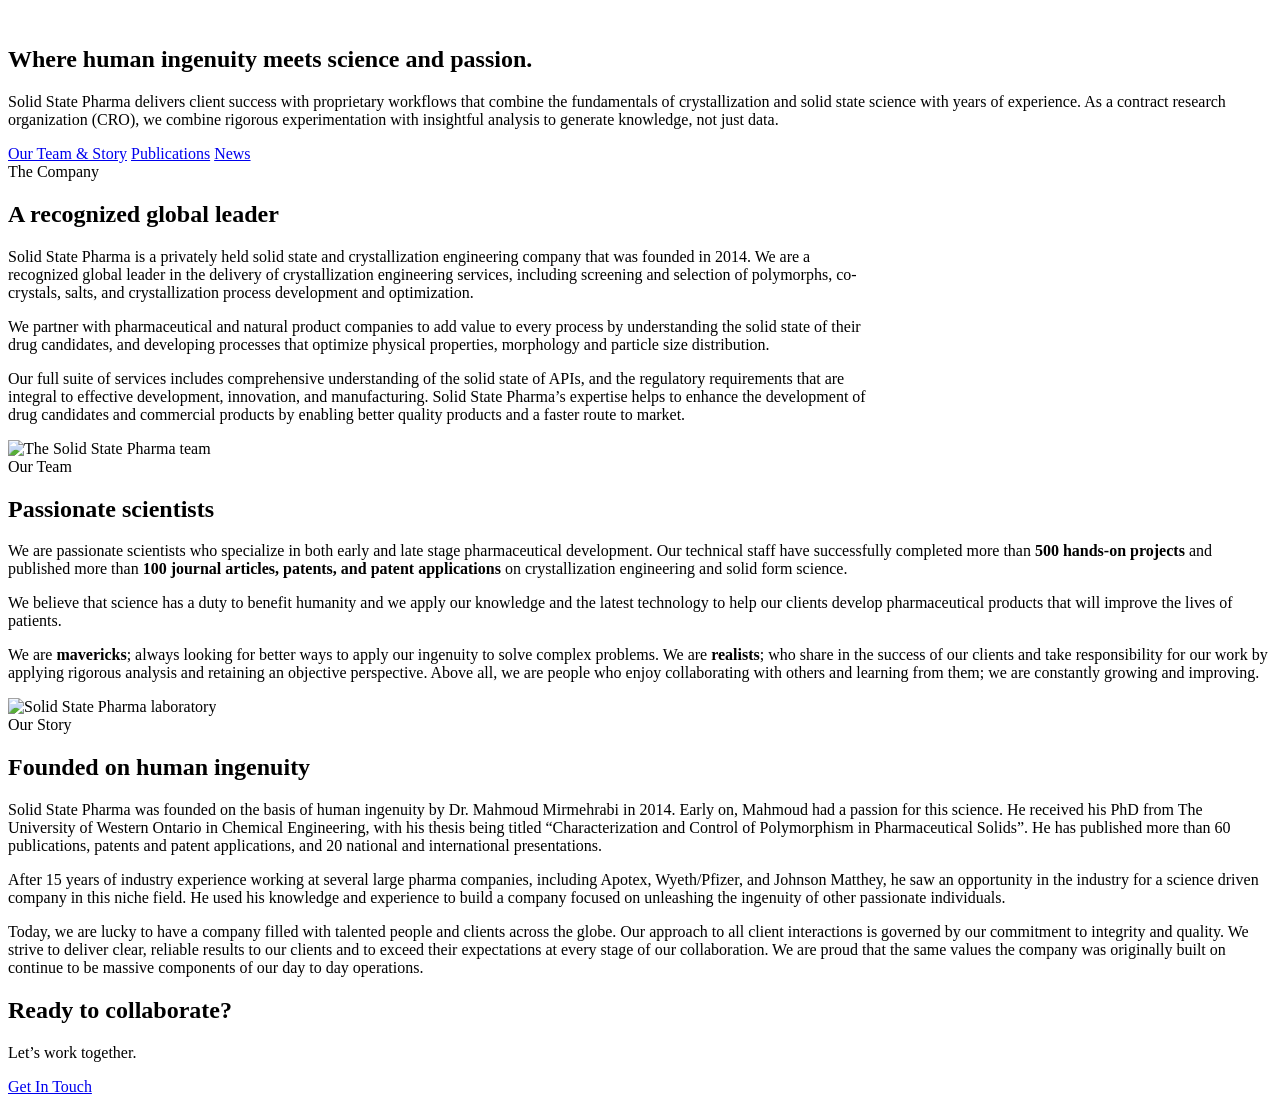
==== about.html @ 81e6d274 "Add files via upload" ====
<!DOCTYPE html>
<html lang="en">
<head>
  <meta charset="UTF-8">
  <meta name="viewport" content="width=device-width, initial-scale=1.0">
  <title>About Us | Solid State Pharma</title>
  <meta name="description" content="Solid State Pharma is a privately held solid state and crystallization engineering CRO founded in 2014 — a recognized global leader in crystallization engineering services.">
  <link rel="preconnect" href="https://fonts.googleapis.com">
  <link rel="preconnect" href="https://fonts.gstatic.com" crossorigin>
  <link href="https://fonts.googleapis.com/css2?family=Inter:wght@400;500;600;700;800&display=swap" rel="stylesheet">
  <link rel="stylesheet" href="css/style.css">
</head>
<body data-page="about">

  <section class="page-hero">
    <div class="container">
      <span class="eyebrow" style="color:rgba(255,255,255,0.85);">About Us</span>
      <h1>Where human ingenuity meets science and passion.</h1>
      <p>Solid State Pharma delivers client success with proprietary workflows that combine the fundamentals of crystallization and solid state science with years of experience. As a contract research organization (CRO), we combine rigorous experimentation with insightful analysis to generate knowledge, not just data.</p>
    </div>
  </section>

  <nav class="subnav">
    <div class="container subnav-inner">
      <a href="about.html" class="active">Our Team &amp; Story</a>
      <a href="publications.html">Publications</a>
      <a href="news.html">News</a>
    </div>
  </nav>

  <!-- Company overview -->
  <section class="section">
    <div class="container">
      <span class="eyebrow">The Company</span>
      <h2 class="section-title">A recognized <span class="accent">global leader</span></h2>
      <div style="max-width: 860px;">
        <p class="lead" style="margin-bottom:16px;">Solid State Pharma is a privately held solid state and crystallization engineering company that was founded in 2014. We are a recognized global leader in the delivery of crystallization engineering services, including screening and selection of polymorphs, co-crystals, salts, and crystallization process development and optimization.</p>
        <p style="color:var(--ink-soft); margin-bottom:16px;">We partner with pharmaceutical and natural product companies to add value to every process by understanding the solid state of their drug candidates, and developing processes that optimize physical properties, morphology and particle size distribution.</p>
        <p style="color:var(--ink-soft);">Our full suite of services includes comprehensive understanding of the solid state of APIs, and the regulatory requirements that are integral to effective development, innovation, and manufacturing. Solid State Pharma&rsquo;s expertise helps to enhance the development of drug candidates and commercial products by enabling better quality products and a faster route to market.</p>
      </div>
    </div>
  </section>

  <!-- Our Team -->
  <section class="section tinted" id="our-team" style="scroll-margin-top: 90px;">
    <div class="container split">
      <div class="split-media">
        <img src="images/team.JPG" alt="The Solid State Pharma team">
      </div>
      <div class="split-body">
        <span class="eyebrow">Our Team</span>
        <h2 class="section-title">Passionate <span class="accent">scientists</span></h2>
        <p>We are passionate scientists who specialize in both early and late stage pharmaceutical development. Our technical staff have successfully completed more than <strong>500 hands-on projects</strong> and published more than <strong>100 journal articles, patents, and patent applications</strong> on crystallization engineering and solid form science.</p>
        <p>We believe that science has a duty to benefit humanity and we apply our knowledge and the latest technology to help our clients develop pharmaceutical products that will improve the lives of patients.</p>
        <p>We are <strong>mavericks</strong>; always looking for better ways to apply our ingenuity to solve complex problems. We are <strong>realists</strong>; who share in the success of our clients and take responsibility for our work by applying rigorous analysis and retaining an objective perspective. Above all, we are people who enjoy collaborating with others and learning from them; we are constantly growing and improving.</p>
      </div>
    </div>
  </section>

  <!-- Our Story -->
  <section class="section" id="our-story" style="scroll-margin-top: 90px;">
    <div class="container split reverse">
      <div class="split-media">
        <img src="images/welcome-to-solid-state-pharma.JPG" alt="Solid State Pharma laboratory">
      </div>
      <div class="split-body">
        <span class="eyebrow">Our Story</span>
        <h2 class="section-title">Founded on <span class="accent">human ingenuity</span></h2>
        <p>Solid State Pharma was founded on the basis of human ingenuity by Dr. Mahmoud Mirmehrabi in 2014. Early on, Mahmoud had a passion for this science. He received his PhD from The University of Western Ontario in Chemical Engineering, with his thesis being titled &ldquo;Characterization and Control of Polymorphism in Pharmaceutical Solids&rdquo;. He has published more than 60 publications, patents and patent applications, and 20 national and international presentations.</p>
        <p>After 15 years of industry experience working at several large pharma companies, including Apotex, Wyeth/Pfizer, and Johnson Matthey, he saw an opportunity in the industry for a science driven company in this niche field. He used his knowledge and experience to build a company focused on unleashing the ingenuity of other passionate individuals.</p>
        <p>Today, we are lucky to have a company filled with talented people and clients across the globe. Our approach to all client interactions is governed by our commitment to integrity and quality. We strive to deliver clear, reliable results to our clients and to exceed their expectations at every stage of our collaboration. We are proud that the same values the company was originally built on continue to be massive components of our day to day operations.</p>
      </div>
    </div>
  </section>

  <!-- CTA -->
  <section class="cta-band">
    <div class="container">
      <h2>Ready to collaborate?</h2>
      <p>Let&rsquo;s work together.</p>
      <a href="mailto:info@solidstatepharma.com" class="btn btn-white">Get In Touch</a>
    </div>
  </section>

  <script src="js/main.js"></script>
</body>
</html>
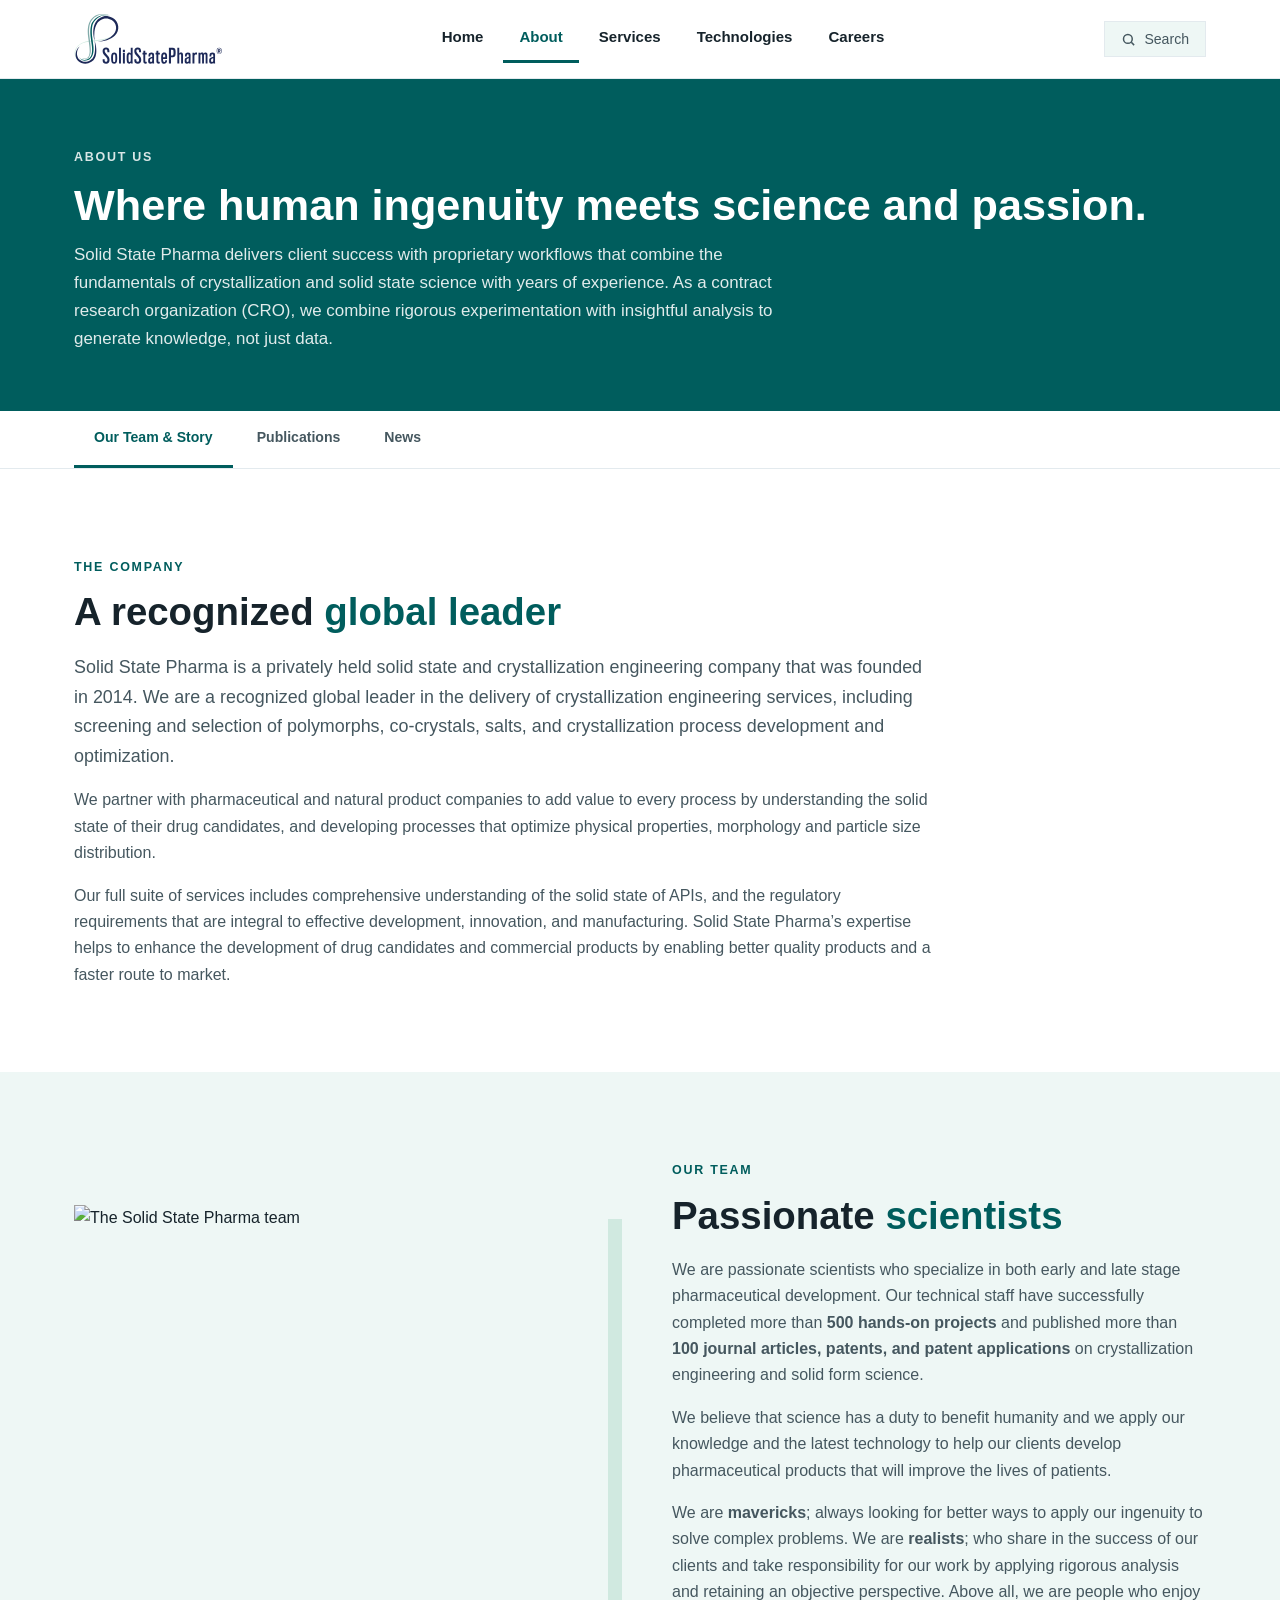
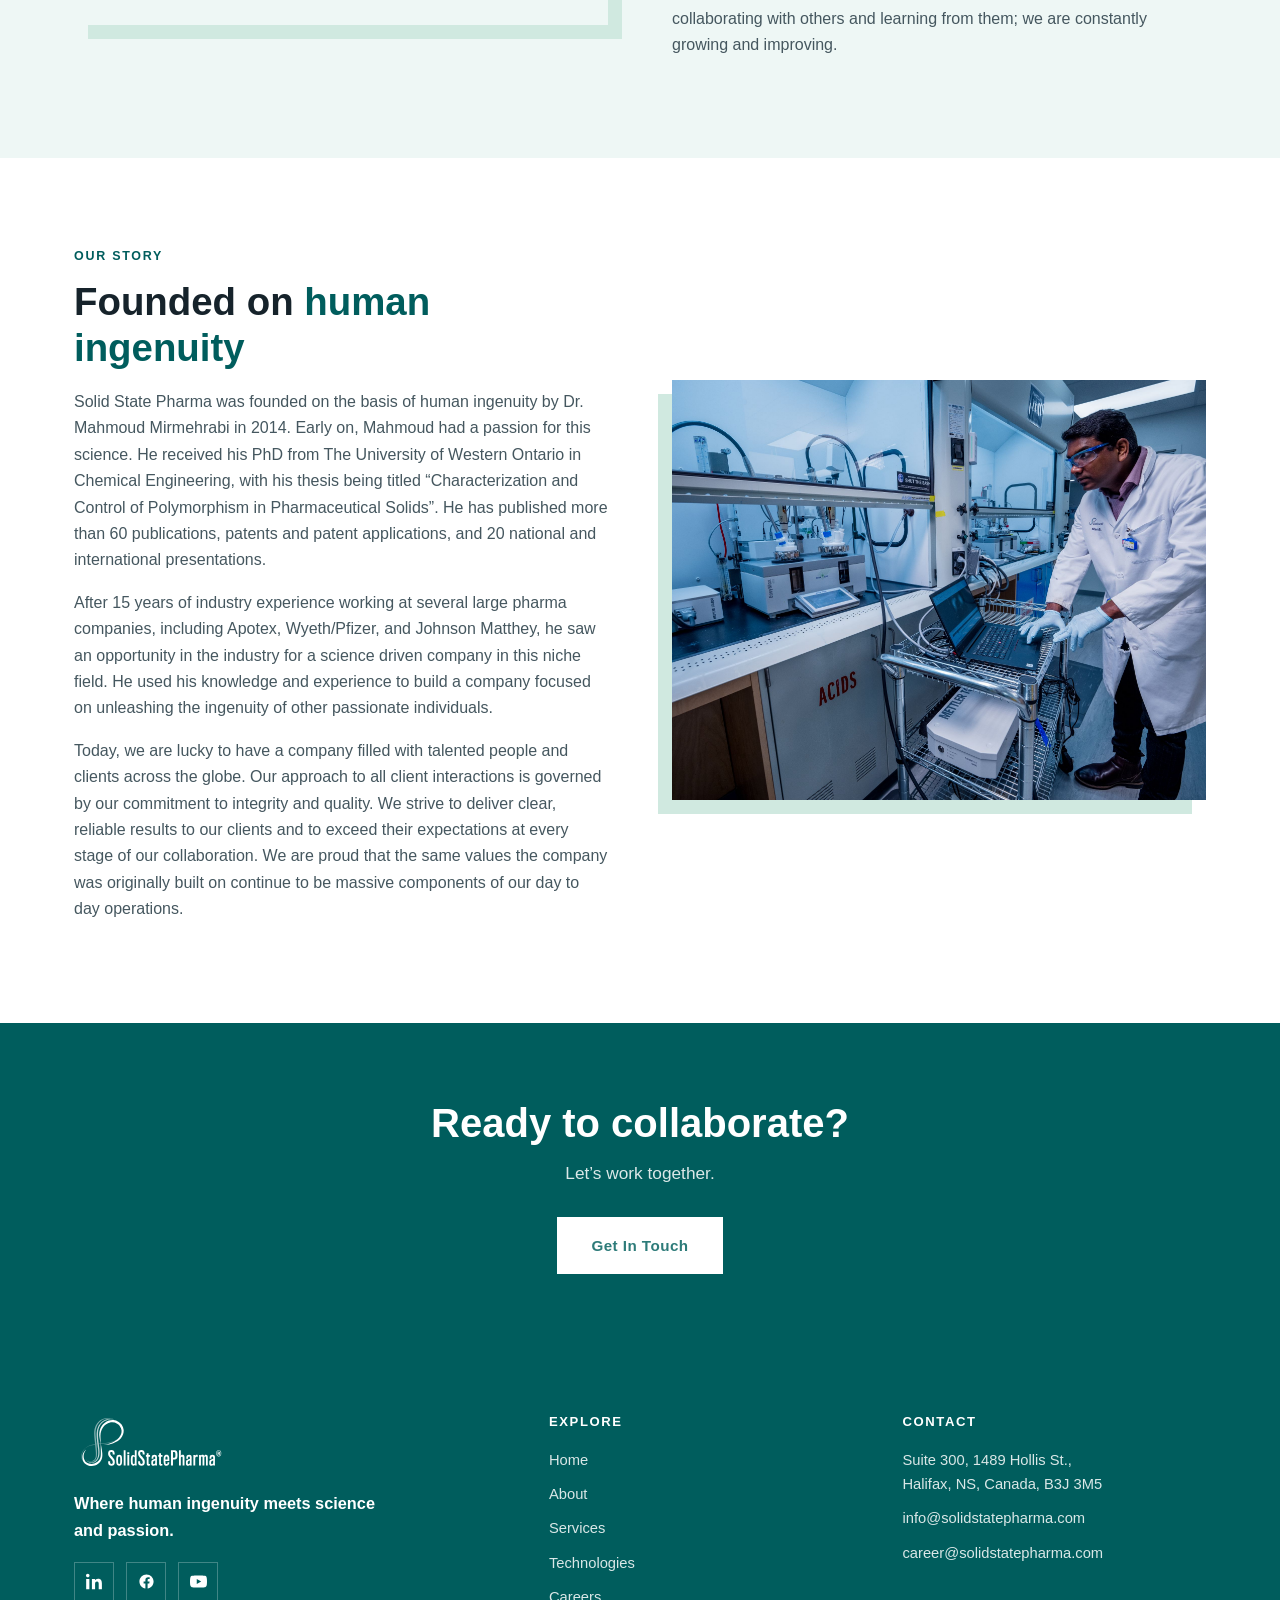
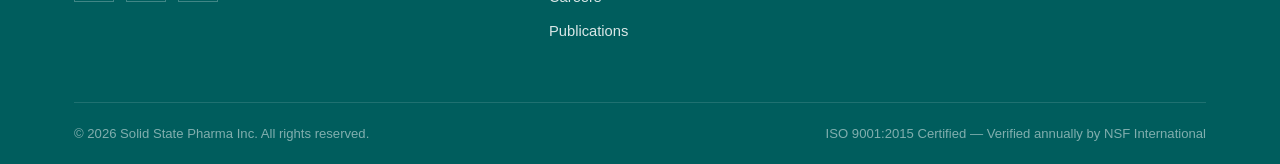
==== commit 9b6507cc: "Update image source for Crystallization Development" ====
--- a/about.html
+++ b/about.html
@@ -61,7 +61,7 @@
   <section class="section" id="our-story" style="scroll-margin-top: 90px;">
     <div class="container split reverse">
       <div class="split-media">
-        <img src="images/welcome-to-solid-state-pharma.JPG" alt="Solid State Pharma laboratory">
+        <img src="images/Crystallization Development.jpg" alt="Crystallization development at Solid State Pharma">
       </div>
       <div class="split-body">
         <span class="eyebrow">Our Story</span>
--- a/css/style.css
+++ b/css/style.css
@@ -0,0 +1,861 @@
+/* ============================================
+   Solid State Pharma — Brochure Site Styles
+   Primary: #005d5d | Background: white | Sharp edges
+   ============================================ */
+
+:root {
+  --primary: #005d5d;
+  --primary-dark: #2d7b79;
+  --primary-darker: #2d7b79;
+  --ink: #16232b;
+  --ink-soft: #45575f;
+  --line: #e3eaee;
+  --tint: #eef7f5;
+  --tint-strong: #d0e9e0;
+  --white: #ffffff;
+  --max-w: 1180px;
+}
+
+* { margin: 0; padding: 0; box-sizing: border-box; }
+
+html { scroll-behavior: smooth; }
+
+body {
+  font-family: "Inter", -apple-system, BlinkMacSystemFont, "Segoe UI", Helvetica, Arial, sans-serif;
+  color: var(--ink);
+  background: var(--white);
+  line-height: 1.65;
+  -webkit-font-smoothing: antialiased;
+}
+
+img { max-width: 100%; display: block; }
+
+a { color: var(--primary); text-decoration: none; }
+a:hover { filter: brightness(0.85); }
+
+.container {
+  max-width: var(--max-w);
+  margin: 0 auto;
+  padding: 0 24px;
+}
+
+/* ------------ Typography ------------ */
+h1, h2, h3, h4 { line-height: 1.2; font-weight: 700; }
+
+.eyebrow {
+  display: inline-block;
+  font-size: 0.78rem;
+  font-weight: 700;
+  letter-spacing: 0.14em;
+  text-transform: uppercase;
+  color: var(--primary);
+  margin-bottom: 12px;
+}
+
+.section-title {
+  font-size: clamp(1.7rem, 3.2vw, 2.4rem);
+  margin-bottom: 18px;
+  color: var(--ink);
+}
+
+.section-title .accent { color: var(--primary); }
+
+.lead { font-size: 1.12rem; color: var(--ink-soft); }
+
+/* ------------ Buttons ------------ */
+.btn {
+  display: inline-block;
+  padding: 14px 32px;
+  font-size: 0.95rem;
+  font-weight: 600;
+  letter-spacing: 0.03em;
+  cursor: pointer;
+  border: 2px solid transparent;
+  transition: background 0.2s, color 0.2s, border-color 0.2s;
+  text-align: center;
+}
+
+.btn-primary { background: var(--primary); color: var(--white); }
+.btn-primary:hover { filter: brightness(0.88); color: var(--white); }
+
+.btn-outline { background: transparent; color: var(--primary); border-color: var(--primary); }
+.btn-outline:hover { background: var(--primary); color: var(--white); }
+
+.btn-white { background: var(--white); color: var(--primary-darker); }
+.btn-white:hover { background: var(--tint-strong); color: var(--primary-darker); }
+
+.btn-ghost-white { background: transparent; color: var(--white); border-color: var(--white); }
+.btn-ghost-white:hover { background: var(--white); color: var(--primary-darker); }
+
+.btn-sm { padding: 9px 20px; font-size: 0.85rem; }
+
+/* ------------ Header / Nav ------------ */
+.site-header {
+  position: sticky;
+  top: 0;
+  z-index: 900;
+  background: var(--white);
+  border-bottom: 1px solid var(--line);
+}
+
+.header-inner {
+  display: flex;
+  align-items: center;
+  justify-content: space-between;
+  height: 78px;
+  gap: 24px;
+}
+
+.brand img { height: 52px; width: auto; }
+
+.main-nav { display: flex; align-items: center; gap: 4px; }
+
+.main-nav > .nav-item { position: relative; }
+
+.main-nav a.nav-link {
+  display: block;
+  padding: 10px 16px;
+  font-size: 0.94rem;
+  font-weight: 600;
+  color: var(--ink);
+  border-bottom: 3px solid transparent;
+}
+
+.main-nav a.nav-link:hover { color: var(--primary); }
+.main-nav a.nav-link.active { color: var(--primary); border-bottom-color: var(--primary); }
+
+/* Dropdown */
+.dropdown-menu {
+  position: absolute;
+  top: 100%;
+  left: 0;
+  min-width: 230px;
+  background: var(--white);
+  border: 1px solid var(--line);
+  border-top: 3px solid var(--primary);
+  box-shadow: 0 14px 30px rgba(22, 35, 43, 0.12);
+  opacity: 0;
+  visibility: hidden;
+  transform: translateY(8px);
+  transition: opacity 0.18s, transform 0.18s, visibility 0.18s;
+}
+
+.nav-item:hover .dropdown-menu,
+.nav-item:focus-within .dropdown-menu {
+  opacity: 1;
+  visibility: visible;
+  transform: translateY(0);
+}
+
+.dropdown-menu a {
+  display: block;
+  padding: 12px 18px;
+  font-size: 0.9rem;
+  font-weight: 500;
+  color: var(--ink);
+  border-bottom: 1px solid var(--line);
+}
+.dropdown-menu a:last-child { border-bottom: none; }
+.dropdown-menu a:hover { background: var(--tint); color: var(--primary); }
+
+/* Search button */
+.search-btn {
+  display: flex;
+  align-items: center;
+  gap: 8px;
+  background: var(--tint);
+  border: 1px solid var(--line);
+  color: var(--ink-soft);
+  font-size: 0.88rem;
+  padding: 9px 16px;
+  cursor: pointer;
+  transition: border-color 0.2s, color 0.2s;
+  font-family: inherit;
+}
+.search-btn:hover { border-color: var(--primary); color: var(--primary); }
+.search-btn svg { width: 15px; height: 15px; }
+
+/* Mobile nav toggle */
+.nav-toggle {
+  display: none;
+  background: none;
+  border: none;
+  cursor: pointer;
+  padding: 8px;
+}
+.nav-toggle span {
+  display: block;
+  width: 24px;
+  height: 2px;
+  background: var(--ink);
+  margin: 5px 0;
+  transition: transform 0.2s, opacity 0.2s;
+}
+
+/* ------------ Search Overlay ------------ */
+.search-overlay {
+  position: fixed;
+  inset: 0;
+  z-index: 1000;
+  background: rgba(15, 28, 36, 0.72);
+  backdrop-filter: blur(3px);
+  display: none;
+  padding: 10vh 24px 40px;
+}
+.search-overlay.open { display: block; }
+
+.search-panel {
+  max-width: 640px;
+  margin: 0 auto;
+  background: var(--white);
+  border-top: 4px solid var(--primary);
+  box-shadow: 0 30px 60px rgba(0, 0, 0, 0.3);
+}
+
+.search-input-wrap {
+  display: flex;
+  align-items: center;
+  gap: 12px;
+  padding: 20px 22px;
+  border-bottom: 1px solid var(--line);
+}
+.search-input-wrap svg { width: 20px; height: 20px; color: var(--primary); flex-shrink: 0; }
+
+#site-search-input {
+  flex: 1;
+  border: none;
+  outline: none;
+  font-size: 1.1rem;
+  font-family: inherit;
+  color: var(--ink);
+}
+
+.search-close {
+  background: none;
+  border: 1px solid var(--line);
+  color: var(--ink-soft);
+  font-size: 0.75rem;
+  padding: 4px 10px;
+  cursor: pointer;
+  font-family: inherit;
+}
+.search-close:hover { border-color: var(--primary); color: var(--primary); }
+
+.search-results { max-height: 55vh; overflow-y: auto; }
+
+.search-results .result {
+  display: block;
+  padding: 14px 22px;
+  border-bottom: 1px solid var(--line);
+}
+.search-results .result:hover { background: var(--tint); }
+.search-results .result .r-title { font-weight: 600; color: var(--ink); font-size: 0.97rem; }
+.search-results .result .r-page {
+  font-size: 0.72rem;
+  font-weight: 700;
+  text-transform: uppercase;
+  letter-spacing: 0.1em;
+  color: var(--primary);
+}
+.search-results .result .r-snippet { font-size: 0.85rem; color: var(--ink-soft); margin-top: 2px; }
+
+.search-empty { padding: 26px 22px; color: var(--ink-soft); font-size: 0.95rem; }
+
+/* ------------ Hero ------------ */
+.hero {
+  position: relative;
+  min-height: 560px;
+  display: flex;
+  align-items: center;
+  background-size: cover;
+  background-position: center;
+  color: var(--white);
+}
+
+.hero::before {
+  content: "";
+  position: absolute;
+  inset: 0;
+  z-index: 1;
+  background: linear-gradient(100deg, rgba(0, 93, 93, 0.88) 20%, rgba(0, 93, 93, 0.5) 100%);
+}
+
+.hero-video {
+  position: absolute;
+  inset: 0;
+  z-index: 0;
+  width: 100%;
+  height: 100%;
+  object-fit: cover;
+}
+
+.hero-content { position: relative; z-index: 2; max-width: 760px; padding: 90px 0; }
+
+.hero h1 {
+  font-size: clamp(2.1rem, 4.6vw, 3.4rem);
+  font-weight: 800;
+  margin-bottom: 22px;
+  letter-spacing: -0.01em;
+}
+
+.hero p { font-size: 1.15rem; margin-bottom: 34px; color: rgba(255, 255, 255, 0.88); max-width: 560px; }
+
+/* Light hero variant — for bright imagery with clear space on the left */
+.hero.hero-light { color: var(--ink); }
+.hero.hero-light::before {
+  background: linear-gradient(90deg, rgba(255, 255, 255, 0.55) 0%, rgba(255, 255, 255, 0.18) 45%, rgba(255, 255, 255, 0) 70%);
+}
+.hero.hero-light .hero-content { max-width: 620px; }
+.hero.hero-light h1 { color: var(--ink); }
+.hero.hero-light p { color: var(--ink-soft); }
+
+.hero-bar {
+  position: absolute;
+  bottom: 0;
+  left: 0;
+  z-index: 2;
+  width: 100%;
+  height: 6px;
+  background: var(--primary);
+}
+
+/* Page hero (interior pages) */
+.page-hero {
+  background: var(--primary);
+  color: var(--white);
+  padding: 64px 0 58px;
+}
+.page-hero h1 { font-size: clamp(1.9rem, 3.6vw, 2.7rem); margin-bottom: 10px; }
+.page-hero p { max-width: 720px; color: rgba(255, 255, 255, 0.88); font-size: 1.06rem; }
+
+/* Breadcrumb-ish sub nav for About section */
+.subnav {
+  background: var(--white);
+  border-bottom: 1px solid var(--line);
+}
+.subnav-inner { display: flex; gap: 4px; overflow-x: auto; }
+.subnav a {
+  padding: 15px 20px;
+  font-size: 0.88rem;
+  font-weight: 600;
+  color: var(--ink-soft);
+  border-bottom: 3px solid transparent;
+  white-space: nowrap;
+}
+.subnav a:hover { color: var(--primary); }
+.subnav a.active { color: var(--primary); border-bottom-color: var(--primary); }
+
+/* ------------ Sections ------------ */
+.section { padding: 84px 0; }
+.section.tinted { background: var(--tint); }
+.section.dark {
+  background: var(--primary);
+  color: var(--white);
+}
+.section.dark .section-title { color: var(--white); }
+.section.dark p { color: rgba(255, 255, 255, 0.88); }
+
+.split {
+  display: grid;
+  grid-template-columns: 1fr 1fr;
+  gap: 64px;
+  align-items: center;
+}
+.split.reverse .split-media { order: 2; }
+
+.split-media {
+  position: relative;
+}
+.split-media img {
+  width: 100%;
+  height: 420px;
+  object-fit: cover;
+  box-shadow: 14px 14px 0 var(--tint-strong);
+}
+.split.reverse .split-media img { box-shadow: -14px 14px 0 var(--tint-strong); }
+
+.split-body p { margin-bottom: 16px; color: var(--ink-soft); }
+
+/* Mission cards */
+.card-grid {
+  display: grid;
+  grid-template-columns: repeat(auto-fit, minmax(240px, 1fr));
+  gap: 22px;
+  margin-top: 40px;
+}
+
+.info-card {
+  background: var(--white);
+  border: 1px solid var(--line);
+  border-top: 4px solid var(--primary);
+  padding: 30px 26px;
+}
+.info-card .num {
+  font-size: 2rem;
+  font-weight: 800;
+  color: var(--tint-strong);
+  -webkit-text-stroke: 1.5px var(--primary);
+  line-height: 1;
+  margin-bottom: 14px;
+}
+.info-card h3 { font-size: 1.08rem; margin-bottom: 8px; }
+.info-card p { font-size: 0.93rem; color: var(--ink-soft); }
+
+/* Testimonials */
+.testimonial-grid {
+  display: grid;
+  grid-template-columns: repeat(auto-fit, minmax(300px, 1fr));
+  gap: 24px;
+  margin-top: 40px;
+}
+
+.testimonial {
+  background: var(--white);
+  border: 1px solid var(--line);
+  padding: 34px 30px;
+  position: relative;
+}
+.testimonial::before {
+  content: "\201C";
+  position: absolute;
+  top: 10px;
+  left: 22px;
+  font-size: 4.4rem;
+  font-family: Georgia, serif;
+  color: var(--tint-strong);
+  line-height: 1;
+}
+.testimonial p { position: relative; font-size: 0.96rem; color: var(--ink-soft); margin-bottom: 20px; }
+.testimonial .who { font-weight: 700; font-size: 0.9rem; color: var(--ink); }
+.testimonial .role { font-size: 0.82rem; color: var(--primary); font-weight: 600; }
+
+/* CTA band */
+.cta-band {
+  background: var(--primary);
+  color: var(--white);
+  padding: 76px 0;
+  text-align: center;
+}
+.cta-band h2 { font-size: clamp(1.7rem, 3.4vw, 2.5rem); margin-bottom: 12px; }
+.cta-band p { font-size: 1.08rem; margin-bottom: 30px; color: rgba(255, 255, 255, 0.86); }
+
+/* ------------ Services page ------------ */
+.services-layout {
+  display: grid;
+  grid-template-columns: 280px 1fr;
+  gap: 56px;
+  align-items: start;
+  padding: 70px 0;
+}
+
+.services-sidebar {
+  position: sticky;
+  top: 102px;
+  border: 1px solid var(--line);
+}
+.services-sidebar .side-title {
+  background: var(--primary);
+  color: var(--white);
+  font-size: 0.82rem;
+  font-weight: 700;
+  text-transform: uppercase;
+  letter-spacing: 0.12em;
+  padding: 14px 18px;
+}
+.services-sidebar a {
+  display: block;
+  padding: 11px 18px;
+  font-size: 0.88rem;
+  font-weight: 500;
+  color: var(--ink-soft);
+  border-bottom: 1px solid var(--line);
+  border-left: 3px solid transparent;
+}
+.services-sidebar a:last-child { border-bottom: none; }
+.services-sidebar a:hover { color: var(--primary); background: var(--tint); }
+.services-sidebar a.active {
+  color: var(--primary);
+  border-left-color: var(--primary);
+  background: var(--tint);
+  font-weight: 600;
+}
+
+.service-block { padding-bottom: 58px; margin-bottom: 58px; border-bottom: 1px solid var(--line); scroll-margin-top: 100px; }
+.service-block:last-child { border-bottom: none; margin-bottom: 0; padding-bottom: 0; }
+
+.service-block h2 { font-size: 1.65rem; margin-bottom: 18px; padding-left: 16px; border-left: 5px solid var(--primary); }
+.service-block h3 { font-size: 1.08rem; color: var(--primary-dark); margin: 22px 0 8px; }
+.service-block p { color: var(--ink-soft); margin-bottom: 14px; }
+.service-block img {
+  width: 100%;
+  height: 300px;
+  object-fit: cover;
+  margin-bottom: 24px;
+}
+.service-block .coming-soon {
+  background: var(--tint);
+  border: 1px dashed var(--line);
+  padding: 22px 24px;
+  font-size: 0.93rem;
+  color: var(--ink-soft);
+}
+
+/* ------------ Technologies ------------ */
+.tech-grid {
+  display: grid;
+  grid-template-columns: repeat(auto-fill, minmax(320px, 1fr));
+  gap: 28px;
+  margin-top: 44px;
+}
+
+.tech-card {
+  border: 1px solid var(--line);
+  background: var(--white);
+  display: flex;
+  flex-direction: column;
+  transition: box-shadow 0.2s, transform 0.2s;
+}
+.tech-card:hover { box-shadow: 0 18px 36px rgba(22, 35, 43, 0.12); transform: translateY(-3px); }
+.tech-card img { width: 100%; height: 230px; object-fit: cover; }
+.tech-card .tech-body { padding: 26px 24px 28px; display: flex; flex-direction: column; flex: 1; }
+.tech-card h3 { font-size: 1.15rem; margin-bottom: 10px; }
+.tech-card p { font-size: 0.92rem; color: var(--ink-soft); flex: 1; margin-bottom: 20px; }
+.tech-card .read-more {
+  font-size: 0.85rem;
+  font-weight: 700;
+  text-transform: uppercase;
+  letter-spacing: 0.08em;
+  color: var(--primary);
+}
+.tech-card .read-more::after { content: " \2192"; }
+
+/* Tech detail */
+.tech-detail-hero img {
+  width: 100%;
+  height: 440px;
+  object-fit: cover;
+}
+.tech-detail-body { max-width: 820px; }
+.tech-detail-body p { color: var(--ink-soft); margin-bottom: 16px; }
+.tech-detail-body ul { margin: 0 0 16px 22px; color: var(--ink-soft); }
+.tech-detail-body li { margin-bottom: 6px; }
+
+/* ------------ Publications ------------ */
+.toggle-group { margin-top: 36px; }
+
+.pub-toggle {
+  border: 1px solid var(--line);
+  margin-bottom: 14px;
+  background: var(--white);
+}
+
+.pub-toggle-header {
+  width: 100%;
+  display: flex;
+  justify-content: space-between;
+  align-items: center;
+  background: var(--white);
+  border: none;
+  padding: 20px 24px;
+  font-size: 1.08rem;
+  font-weight: 700;
+  color: var(--ink);
+  cursor: pointer;
+  font-family: inherit;
+  text-align: left;
+  border-left: 4px solid var(--primary);
+}
+.pub-toggle-header:hover { background: var(--tint); }
+.pub-toggle-header .chev {
+  font-size: 1.3rem;
+  color: var(--primary);
+  transition: transform 0.25s;
+  line-height: 1;
+}
+.pub-toggle.open .pub-toggle-header .chev { transform: rotate(180deg); }
+
+.pub-toggle-body { display: none; padding: 6px 28px 30px; border-top: 1px solid var(--line); }
+.pub-toggle.open .pub-toggle-body { display: block; }
+
+.pub-toggle-body h4 {
+  font-size: 0.85rem;
+  text-transform: uppercase;
+  letter-spacing: 0.1em;
+  color: var(--primary);
+  margin: 26px 0 12px;
+}
+.pub-toggle-body ol { margin-left: 22px; }
+.pub-toggle-body li { font-size: 0.92rem; color: var(--ink-soft); margin-bottom: 12px; }
+.pub-toggle-body li a { word-break: break-all; }
+
+/* Download form */
+.download-box {
+  background: var(--tint);
+  border: 1px solid var(--line);
+  border-top: 4px solid var(--primary);
+  padding: 40px 36px;
+  margin-top: 50px;
+}
+.download-box h2 { font-size: 1.4rem; margin-bottom: 10px; }
+.download-box p { color: var(--ink-soft); margin-bottom: 22px; }
+
+.download-list { list-style: none; margin-bottom: 26px; }
+.download-list li {
+  display: flex;
+  align-items: center;
+  gap: 10px;
+  padding: 10px 0;
+  border-bottom: 1px solid var(--line);
+  font-size: 0.95rem;
+  font-weight: 500;
+}
+.download-list li::before { content: "\2913"; color: var(--primary); font-weight: 700; }
+
+.email-form { display: flex; gap: 12px; flex-wrap: wrap; }
+.email-form input {
+  flex: 1;
+  min-width: 240px;
+  padding: 13px 16px;
+  border: 1px solid var(--line);
+  font-size: 0.95rem;
+  font-family: inherit;
+  outline: none;
+}
+.email-form input:focus { border-color: var(--primary); }
+.form-note { font-size: 0.85rem; color: var(--primary-dark); margin-top: 12px; font-weight: 600; display: none; }
+.form-note.show { display: block; }
+
+/* ------------ News ------------ */
+.news-list { margin-top: 40px; display: grid; gap: 20px; }
+.news-item {
+  border: 1px solid var(--line);
+  border-left: 4px solid var(--primary);
+  padding: 28px 30px;
+  background: var(--white);
+}
+.news-item .date {
+  font-size: 0.78rem;
+  font-weight: 700;
+  text-transform: uppercase;
+  letter-spacing: 0.1em;
+  color: var(--primary);
+}
+.news-item h3 { font-size: 1.15rem; margin: 8px 0 10px; }
+.news-item p { font-size: 0.94rem; color: var(--ink-soft); }
+
+/* ------------ Careers ------------ */
+.jobs-tabs { margin-top: 30px; }
+
+.tab-buttons { display: flex; border-bottom: 2px solid var(--line); }
+.tab-buttons button {
+  background: none;
+  border: none;
+  padding: 14px 30px;
+  font-size: 0.95rem;
+  font-weight: 700;
+  color: var(--ink-soft);
+  cursor: pointer;
+  font-family: inherit;
+  border-bottom: 3px solid transparent;
+  margin-bottom: -2px;
+}
+.tab-buttons button.active { color: var(--primary); border-bottom-color: var(--primary); }
+.tab-buttons button:hover { color: var(--primary); }
+
+.tab-panel { display: none; padding-top: 28px; }
+.tab-panel.active { display: block; }
+
+.jobs-table { width: 100%; border-collapse: collapse; }
+.jobs-table th {
+  text-align: left;
+  font-size: 0.78rem;
+  text-transform: uppercase;
+  letter-spacing: 0.1em;
+  color: var(--white);
+  background: var(--primary);
+  padding: 13px 18px;
+}
+.jobs-table td {
+  padding: 15px 18px;
+  border-bottom: 1px solid var(--line);
+  font-size: 0.93rem;
+  color: var(--ink-soft);
+}
+.jobs-table tr:nth-child(even) td { background: var(--tint); }
+.jobs-table td:first-child { font-weight: 600; color: var(--ink); }
+.jobs-table .apply-link {
+  font-weight: 700;
+  font-size: 0.82rem;
+  text-transform: uppercase;
+  letter-spacing: 0.06em;
+}
+
+.benefits-list {
+  list-style: none;
+  display: grid;
+  grid-template-columns: repeat(auto-fit, minmax(320px, 1fr));
+  gap: 10px 30px;
+  margin-top: 26px;
+}
+.benefits-list li {
+  padding-left: 28px;
+  position: relative;
+  font-size: 0.95rem;
+  color: var(--ink-soft);
+}
+.benefits-list li::before {
+  content: "\2713";
+  position: absolute;
+  left: 0;
+  color: var(--primary);
+  font-weight: 700;
+}
+
+.video-wrap {
+  position: relative;
+  padding-bottom: 56.25%;
+  height: 0;
+  margin-top: 44px;
+  box-shadow: 14px 14px 0 var(--tint-strong);
+}
+.video-wrap iframe {
+  position: absolute;
+  inset: 0;
+  width: 100%;
+  height: 100%;
+  border: none;
+}
+
+/* Job detail */
+.job-meta {
+  display: flex;
+  flex-wrap: wrap;
+  gap: 14px;
+  margin: 20px 0 34px;
+}
+.job-meta span {
+  background: var(--tint);
+  border: 1px solid var(--line);
+  padding: 7px 16px;
+  font-size: 0.85rem;
+  font-weight: 600;
+  color: var(--ink-soft);
+}
+.job-body h2 { font-size: 1.25rem; margin: 34px 0 12px; padding-left: 14px; border-left: 4px solid var(--primary); }
+.job-body p { color: var(--ink-soft); margin-bottom: 14px; }
+.job-body ul { margin: 0 0 16px 22px; color: var(--ink-soft); }
+.job-body li { margin-bottom: 7px; }
+
+/* ------------ Footer ------------ */
+.site-footer {
+  background: var(--primary);
+  color: rgba(255, 255, 255, 0.85);
+  padding: 64px 0 0;
+  margin-top: 0;
+}
+
+.footer-grid {
+  display: grid;
+  grid-template-columns: 1.4fr 1fr 1fr;
+  gap: 50px;
+  padding-bottom: 48px;
+}
+
+.site-footer img.footer-logo { height: 56px; width: auto; margin-bottom: 20px; }
+
+.site-footer .tagline {
+  font-size: 1.02rem;
+  color: var(--white);
+  font-weight: 600;
+  margin-bottom: 8px;
+  max-width: 320px;
+}
+
+.site-footer h4 {
+  color: var(--white);
+  font-size: 0.82rem;
+  text-transform: uppercase;
+  letter-spacing: 0.12em;
+  margin-bottom: 18px;
+}
+
+.site-footer ul { list-style: none; }
+.site-footer li { margin-bottom: 10px; font-size: 0.92rem; }
+.site-footer a { color: rgba(255, 255, 255, 0.85); }
+.site-footer a:hover { color: var(--white); text-decoration: underline; }
+
+.footer-social { display: flex; gap: 12px; margin-top: 18px; }
+.footer-social a {
+  display: flex;
+  align-items: center;
+  justify-content: center;
+  width: 40px;
+  height: 40px;
+  border: 1px solid rgba(255, 255, 255, 0.25);
+  color: var(--white);
+  transition: background 0.2s, border-color 0.2s;
+}
+.footer-social a:hover { background: var(--white); border-color: var(--white); color: var(--primary); }
+.footer-social svg { width: 17px; height: 17px; fill: currentColor; }
+
+.footer-bottom {
+  border-top: 1px solid rgba(255, 255, 255, 0.12);
+  padding: 20px 0;
+  font-size: 0.82rem;
+  color: rgba(255, 255, 255, 0.5);
+  display: flex;
+  justify-content: space-between;
+  flex-wrap: wrap;
+  gap: 8px;
+}
+
+/* ------------ Responsive ------------ */
+@media (max-width: 960px) {
+  .split, .split.reverse { grid-template-columns: 1fr; gap: 36px; }
+  .split.reverse .split-media { order: 0; }
+  .split-media img { height: 320px; }
+
+  .services-layout { grid-template-columns: 1fr; }
+  .services-sidebar { position: static; margin-bottom: 10px; }
+
+  .footer-grid { grid-template-columns: 1fr 1fr; }
+
+  .main-nav {
+    display: none;
+    position: absolute;
+    top: 78px;
+    left: 0;
+    right: 0;
+    background: var(--white);
+    flex-direction: column;
+    align-items: stretch;
+    border-bottom: 1px solid var(--line);
+    box-shadow: 0 20px 30px rgba(22, 35, 43, 0.12);
+    padding: 8px 0 16px;
+  }
+  .main-nav.open { display: flex; }
+  .main-nav a.nav-link { padding: 13px 26px; border-bottom: none; border-left: 3px solid transparent; }
+  .main-nav a.nav-link.active { border-left-color: var(--primary); background: var(--tint); }
+
+  .dropdown-menu {
+    position: static;
+    opacity: 1;
+    visibility: visible;
+    transform: none;
+    border: none;
+    box-shadow: none;
+    background: var(--tint);
+  }
+  .dropdown-menu a { padding-left: 44px; }
+
+  .nav-toggle { display: block; }
+  .search-btn .search-label { display: none; }
+}
+
+@media (max-width: 600px) {
+  .section { padding: 56px 0; }
+  .hero { min-height: 480px; }
+  .footer-grid { grid-template-columns: 1fr; gap: 34px; }
+  .jobs-table th:nth-child(3), .jobs-table td:nth-child(3) { display: none; }
+  .tech-detail-hero img { height: 260px; }
+}
